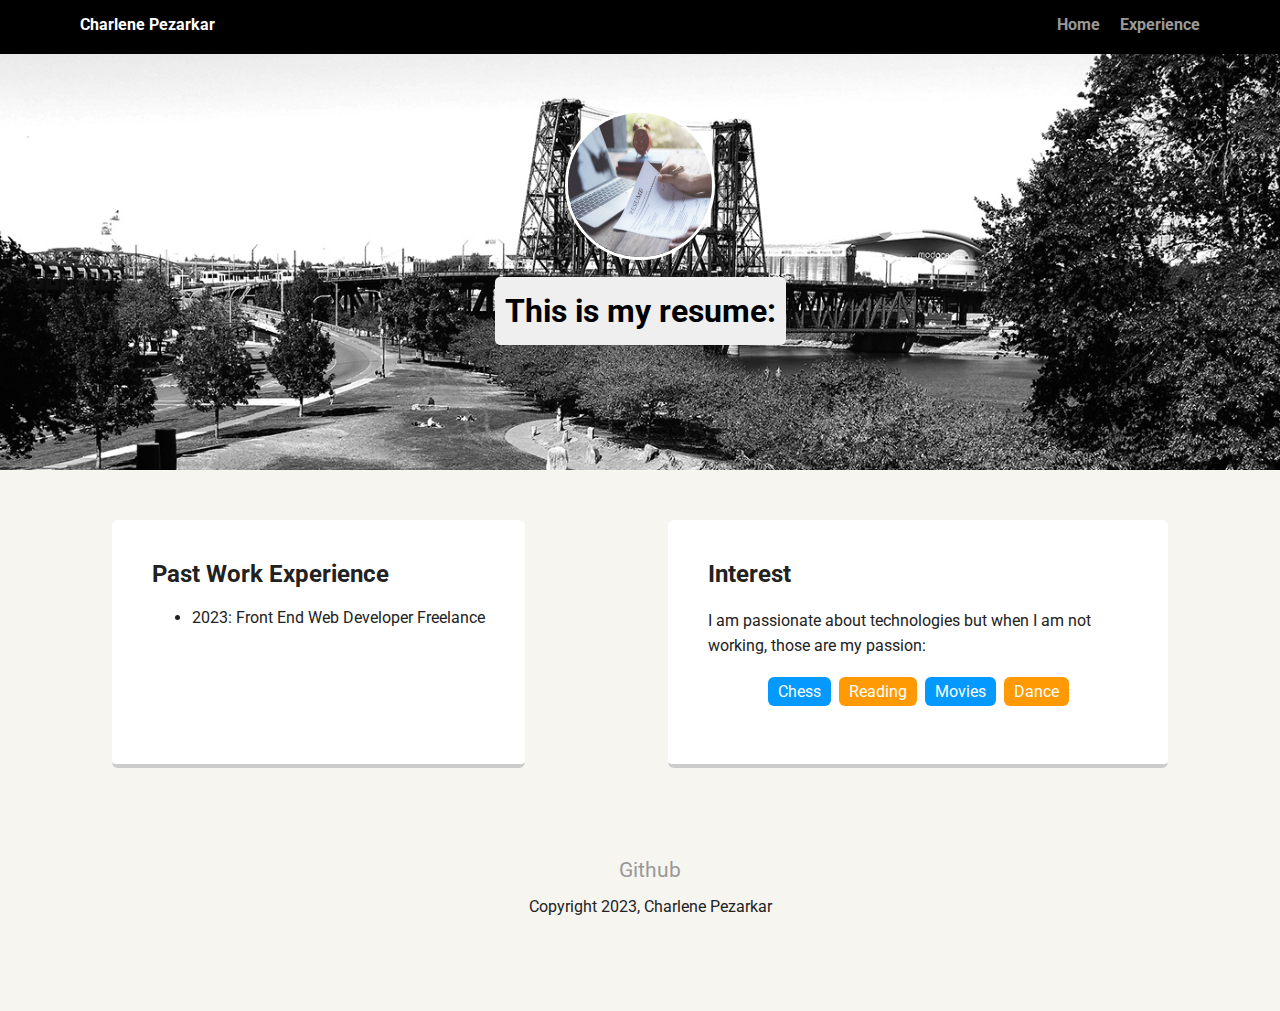
==== portfolio_update_v1/resume.html @ be3964bb "added files" ====
<!doctype html>
<html lang="en">
<head>
  <meta charset="utf-8">
  <title>Charlene Pezarkar's Resume</title>
  <meta name="viewport" content="width=device-width, initial-scale=1.0">
  <link rel="stylesheet" href="styles.css">
  <link href="https://fonts.googleapis.com/css?family=Muli%7CRoboto:400,300,500,700,900" rel="stylesheet"></head>
  <body>

    <div class="main-nav">
        <ul class="nav">
          <li class="name">Charlene Pezarkar</li>
         <li><a href="index.html">Home</a></li>
          <li><a href="resume.html">Experience</a></li>
        </ul>
    </div>

    <header>
      <img src="images/resume.jpg" alt="Picture of a resume" class="profile-image">
      
      <h1 class="tag name">This is my resume: </h1>
    </header>

    <main class="flex">
      <div class="card">
        <h2>Past Work Experience</h2>
		  <ul><li>2023: Front End Web Developer Freelance</li></ul></div>
        
    

      <div class="card">
        <h2>Interest</h2>
        <p>I am passionate about technologies but when I am not working, those are my passion:</p>
        <ul class="skills">
          <li>Chess</li>
          <li>Reading</li>
          <li>Movies</li>
          <li>Dance</li>
        </ul>
        
      </div> 

    </main>
    <footer>
      <ul>
        
       
        <li><a href="https://github.com/Charlenep87" class="nav-link">Github</a></li>
      </ul>
      <p class="copyright">Copyright 2023, Charlene Pezarkar</p>
    </footer>
  </body>
  </html>
---- portfolio_update_v1/styles.css ----
/* Global Layout Set-up */
* { 
  box-sizing: border-box;
}
  
body {
  margin: 0;
  padding: 0;
  text-align: center;
  font-family: 'Roboto', sans-serif;
  color: #222;
  background: #f7f5f0;
}
/* Link Styles */

a {
  text-decoration: none;
  color: #999;
}
a:hover {
  color: #6633ff;
}

/* Section Styles */

.main-nav {
  width: 100%;
  background: black;
  min-height: 30px;
  padding: 10px;
  position: fixed;
  text-align: center;
}
.nav {
  display: flex;
  justify-content: space-around;
  font-weight: 700;
  list-style-type: none;
  margin: 0 auto;
  padding: 0;
}

.nav .name {
    display: block;
    margin-right: auto;
    color: white;
}
.nav li {
  padding: 5px 10px 10px 10px;
}
.nav a {
  transition: all .5s;
}
.nav a:hover {
  color: white
}

header {
  text-align: center;
  background: url('images/portland.jpg') no-repeat top center ;
  background-size: cover;
  overflow: hidden;
  padding-top: 60px;
}
header {
  line-height: 1.5;
}
header .profile-image {
  margin-top: 50px;
  width: 150px;
  height: 150px;
  border-radius: 50%;
  border: 3px solid white;
  transition: all .5s;
}
header .profile-image:hover {
  transform: scale(1.2) rotate(5deg);
}
.tag  {
  background-color: #efefef;
  color: black;
  padding: 10px;
  border-radius: 5px;
  display: table;
  margin: 10px auto;
} 
.location  {
  background-color: #222;
  color: yellow;
}
.card {
  margin: 30px;
  padding: 20px 40px 40px;
  max-width: 500px;
  text-align: left;
  background: #fff;
  border-bottom: 4px solid #ccc;
  border-radius: 6px;
  transition: all .5s;
}
.card:hover {
  border-color: #ff99ff;
}

ul.skills {
  padding: 0;
  text-align: center;
}

.skills li {
  border-radius: 6px;
  display: inline-block;
  background: #ff9904;
  color: white;
  padding: 5px 10px;
  margin: 2px;
}

.skills li:nth-child(odd) {
  background: #0399ff;
}

footer {
  width: 100%;
  min-height: 30px;
  padding: 20px 0 40px 20px;
}

footer .copyright {
  top: -8px;
  font-size: .75em;
}

footer ul {
  list-style-type: none;
  margin: 0;
  padding: 0;
}

footer ul li {
  display: inline-block;
}

a.social {
  display: inline-block;
  text-indent: -9999px;
  margin-left: 5px;
  width: 30px;
  height: 30px;
  background-size: 30px 30px;
  opacity: .4;
  transition: all .5s;
}
a.twitter {
  background-image: url(images/twitter.svg);
}
a.linkedin {
  background-image: url(images/linkedin.svg);
}
a.github {
  background-image: url(images/github.svg);
}
a.social:hover {
  opacity: 1;
}
.clearfix {
  clear: both;
}

/* Styles for larger screens */
@media screen and (min-width: 720px) {
  
  .flex {
      display: -ms-flexbox;      /* TWEENER - IE 10 */
      display: flex; 
      max-width: 1200px;
      -ms-flex-pack: distribute;
      justify-content: space-around;
      margin: 0 auto;
  }

  header {
    min-height: 470px;
  }

  .nav {
    max-width: 1200px;
    padding: 0 30px;
  }


  main {
    padding-top: 20px;
  }

  main p {
    line-height: 1.6em;
  }

  footer {
    font-size: 1.3em;
    max-width: 1200px;
    margin: 40px auto;
  }

}
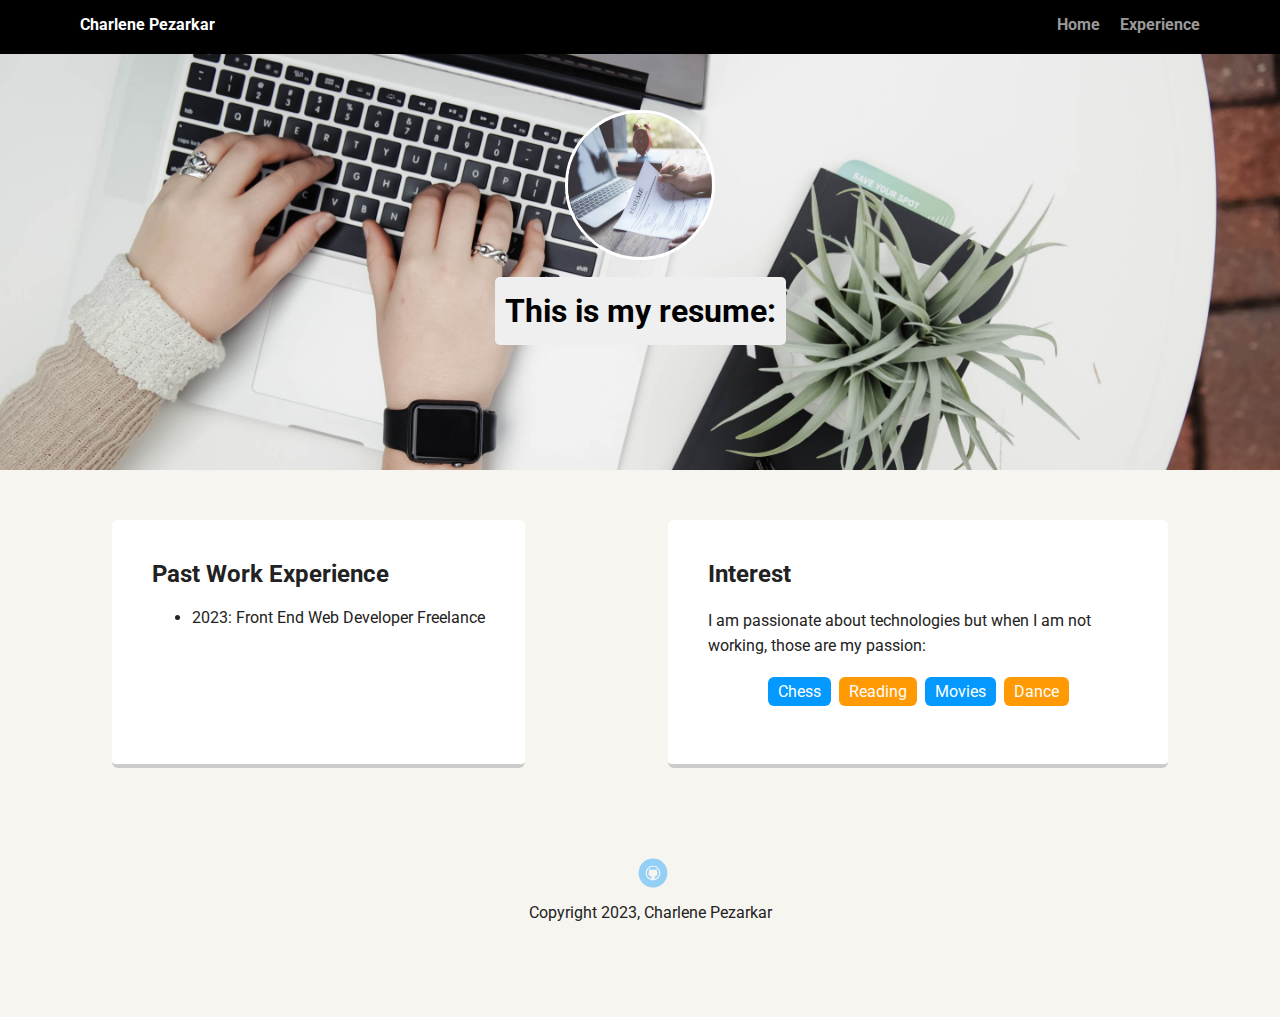
==== commit 64cd0226: "updated files" ====
--- a/portfolio_update_v1/resume.html
+++ b/portfolio_update_v1/resume.html
@@ -43,10 +43,12 @@
 
     </main>
     <footer>
-      <ul>
-        
-       
-        <li><a href="https://github.com/Charlenep87" class="nav-link">Github</a></li>
+     <ul>
+<!--
+        <li><a href="#" class="social twitter">Twitter</a></li>
+        <li><a href="#" class="social linkedin">LinkedIn</a></li>
+-->
+        <li><a href="https://github.com/Charlenep87" class="social github">Github</a></li>
       </ul>
       <p class="copyright">Copyright 2023, Charlene Pezarkar</p>
     </footer>
--- a/portfolio_update_v1/styles.css
+++ b/portfolio_update_v1/styles.css
@@ -57,7 +57,7 @@
 
 header {
   text-align: center;
-  background: url('images/portland.jpg') no-repeat top center ;
+  background: url('images/background.jpg') no-repeat top center ;
   background-size: cover;
   overflow: hidden;
   padding-top: 60px;
@@ -141,6 +141,7 @@
   display: inline-block;
 }
 
+
 a.social {
   display: inline-block;
   text-indent: -9999px;
